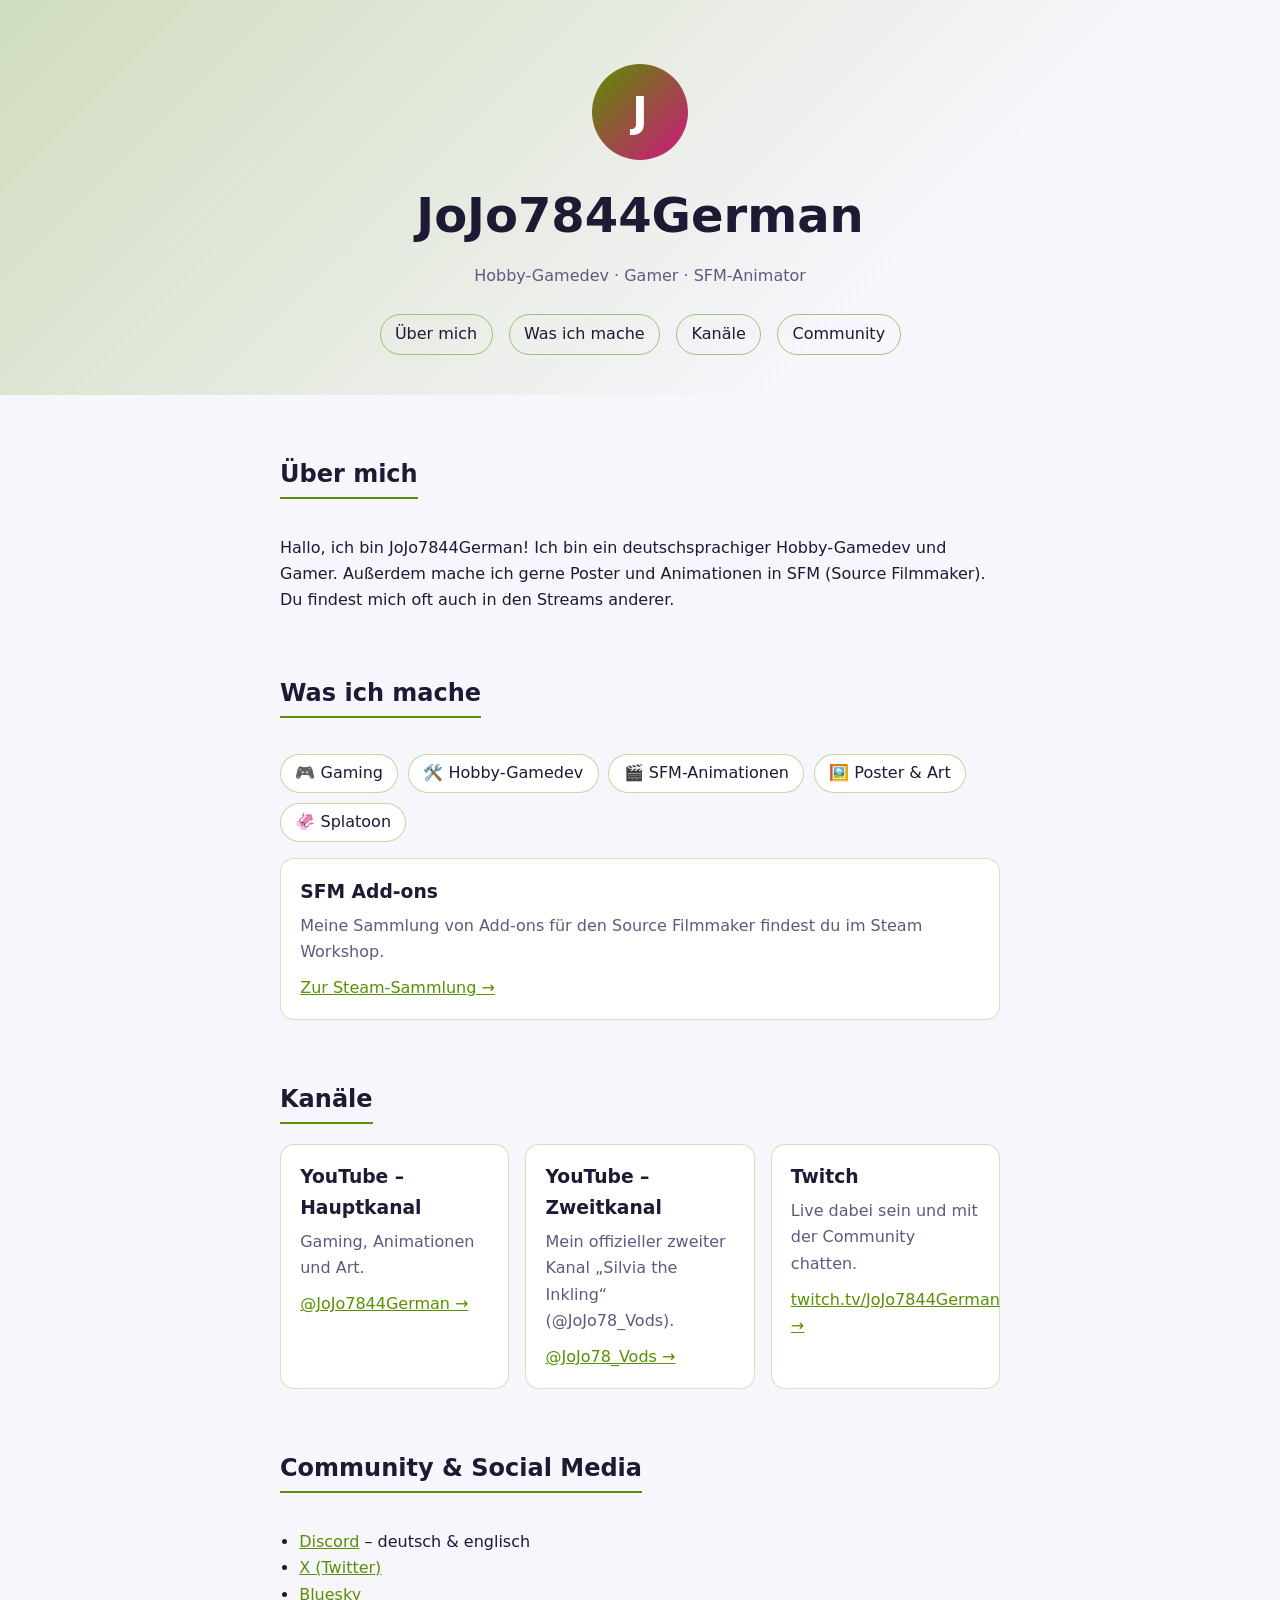
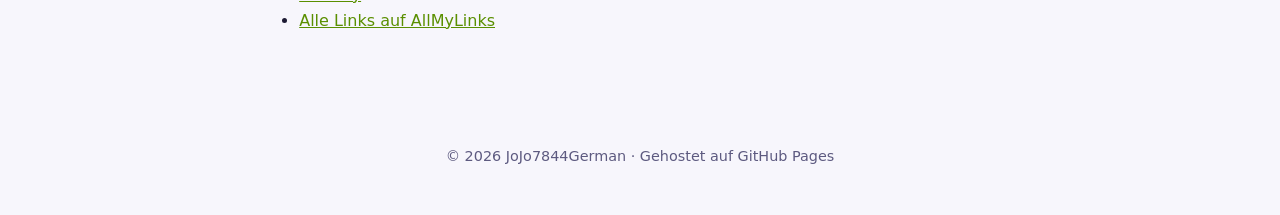
==== index.html @ 8e561120 "Add files via upload" ====
<!DOCTYPE html>
<html lang="de">
<head>
  <meta charset="UTF-8">
  <meta name="viewport" content="width=device-width, initial-scale=1">
  <title>JoJo7844German – Gamer, Hobby-Gamedev &amp; SFM-Animator</title>
  <meta name="description" content="Deutschsprachiger Hobby-Gamedev und Gamer. Poster und Animationen in SFM. Hier findest du alle meine Kanäle und Links.">
  <link rel="stylesheet" href="style.css">
</head>
<body>

  <header class="hero">
    <div class="avatar" aria-hidden="true">J</div>
    <h1>JoJo7844German</h1>
    <p class="tagline">Hobby-Gamedev · Gamer · SFM-Animator</p>
    <nav>
      <a href="#ueber-mich">Über mich</a>
      <a href="#was-ich-mache">Was ich mache</a>
      <a href="#kanaele">Kanäle</a>
      <a href="#community">Community</a>
    </nav>
  </header>

  <main>
    <section id="ueber-mich">
      <h2>Über mich</h2>
      <p>
        Hallo, ich bin JoJo7844German! Ich bin ein deutschsprachiger Hobby-Gamedev und Gamer.
        Außerdem mache ich gerne Poster und Animationen in SFM (Source Filmmaker).
        Du findest mich oft auch in den Streams anderer.
      </p>
    </section>

    <section id="was-ich-mache">
      <h2>Was ich mache</h2>
      <ul class="chips">
        <li>🎮 Gaming</li>
        <li>🛠️ Hobby-Gamedev</li>
        <li>🎬 SFM-Animationen</li>
        <li>🖼️ Poster &amp; Art</li>
        <li>🦑 Splatoon</li>
      </ul>
      <div class="cards single">
        <article class="card">
          <h3>SFM Add-ons</h3>
          <p>Meine Sammlung von Add-ons für den Source Filmmaker findest du im Steam Workshop.</p>
          <a href="https://steamcommunity.com/sharedfiles/filedetails/?id=3532780554" rel="noopener">Zur Steam-Sammlung →</a>
        </article>
      </div>
    </section>

    <section id="kanaele">
      <h2>Kanäle</h2>
      <div class="cards">
        <article class="card">
          <h3>YouTube – Hauptkanal</h3>
          <p>Gaming, Animationen und Art.</p>
          <a href="https://www.youtube.com/@JoJo7844German" rel="noopener">@JoJo7844German →</a>
        </article>
        <article class="card">
          <h3>YouTube – Zweitkanal</h3>
          <p>Mein offizieller zweiter Kanal „Silvia the Inkling“ (@JoJo78_Vods).</p>
          <a href="https://www.youtube.com/@JoJo78_Vods" rel="noopener">@JoJo78_Vods →</a>
        </article>
        <article class="card">
          <h3>Twitch</h3>
          <p>Live dabei sein und mit der Community chatten.</p>
          <a href="https://www.twitch.tv/JoJo7844German" rel="noopener">twitch.tv/JoJo7844German →</a>
        </article>
      </div>
    </section>

    <section id="community">
      <h2>Community &amp; Social Media</h2>
      <ul class="links">
        <li><a href="https://discord.gg/rZSrZrKMt4" rel="noopener">Discord</a> – deutsch &amp; englisch</li>
        <li><a href="https://x.com/JoJo7844German_" rel="noopener">X (Twitter)</a></li>
        <li><a href="https://bsky.app/profile/jojo7844german.bsky.social" rel="noopener">Bluesky</a></li>
        <li><a href="https://allmylinks.com/jojo7844german" rel="noopener">Alle Links auf AllMyLinks</a></li>
      </ul>
    </section>
  </main>

  <footer>
    <p>© <span id="year"></span> JoJo7844German · Gehostet auf GitHub Pages</p>
  </footer>

  <script>
    document.getElementById("year").textContent = new Date().getFullYear();
  </script>
</body>
</html>
---- style.css ----
:root {
  --bg: #12101f;
  --surface: #1b1830;
  --text: #ecebf7;
  --muted: #a39fc4;
  --accent: #b7ff3c;
  --accent-2: #ff3ca8;
  --radius: 14px;
}

@media (prefers-color-scheme: light) {
  :root {
    --bg: #f7f6fc;
    --surface: #ffffff;
    --text: #1d1a33;
    --muted: #5d5a80;
    --accent: #5a8f00;
    --accent-2: #d1157f;
  }
}

.cards.single { margin-top: 1rem; }

* { box-sizing: border-box; }

html { scroll-behavior: smooth; }

body {
  margin: 0;
  font-family: system-ui, -apple-system, "Segoe UI", Roboto, sans-serif;
  background: var(--bg);
  color: var(--text);
  line-height: 1.65;
}

.hero {
  text-align: center;
  padding: 4rem 1rem 2.5rem;
  background: linear-gradient(135deg, color-mix(in srgb, var(--accent) 25%, transparent), transparent 70%);
}

.avatar {
  width: 96px;
  height: 96px;
  margin: 0 auto 1rem;
  border-radius: 50%;
  display: grid;
  place-items: center;
  font-size: 2.6rem;
  font-weight: 700;
  color: #fff;
  background: linear-gradient(135deg, var(--accent), var(--accent-2));
}

h1 { margin: 0; font-size: clamp(2rem, 6vw, 3rem); }

.tagline { color: var(--muted); margin: .5rem 0 1.5rem; }

nav { display: flex; gap: 1rem; justify-content: center; flex-wrap: wrap; }

nav a {
  color: var(--text);
  text-decoration: none;
  padding: .4rem .9rem;
  border-radius: 999px;
  border: 1px solid color-mix(in srgb, var(--accent) 50%, transparent);
  transition: background .2s;
}

nav a:hover { background: color-mix(in srgb, var(--accent) 25%, transparent); }

main { max-width: 760px; margin: 0 auto; padding: 0 1.25rem 3rem; }

section { margin-top: 2.5rem; }

h2 {
  font-size: 1.5rem;
  border-bottom: 2px solid var(--accent);
  display: inline-block;
  padding-bottom: .15rem;
}

.chips { list-style: none; padding: 0; display: flex; flex-wrap: wrap; gap: .6rem; }

.chips li {
  background: var(--surface);
  padding: .35rem .9rem;
  border-radius: 999px;
  border: 1px solid color-mix(in srgb, var(--accent) 35%, transparent);
}

.cards { display: grid; gap: 1rem; grid-template-columns: repeat(auto-fit, minmax(210px, 1fr)); }

.card {
  background: var(--surface);
  padding: 1.1rem 1.2rem;
  border-radius: var(--radius);
  border: 1px solid color-mix(in srgb, var(--accent) 25%, transparent);
}

.card h3 { margin: 0 0 .3rem; }
.card p { color: var(--muted); margin: 0 0 .6rem; }

a { color: var(--accent); }

.links { padding-left: 1.2rem; }

.hint { color: var(--muted); font-size: .9rem; }

footer {
  text-align: center;
  color: var(--muted);
  padding: 2rem 1rem;
  font-size: .9rem;
}
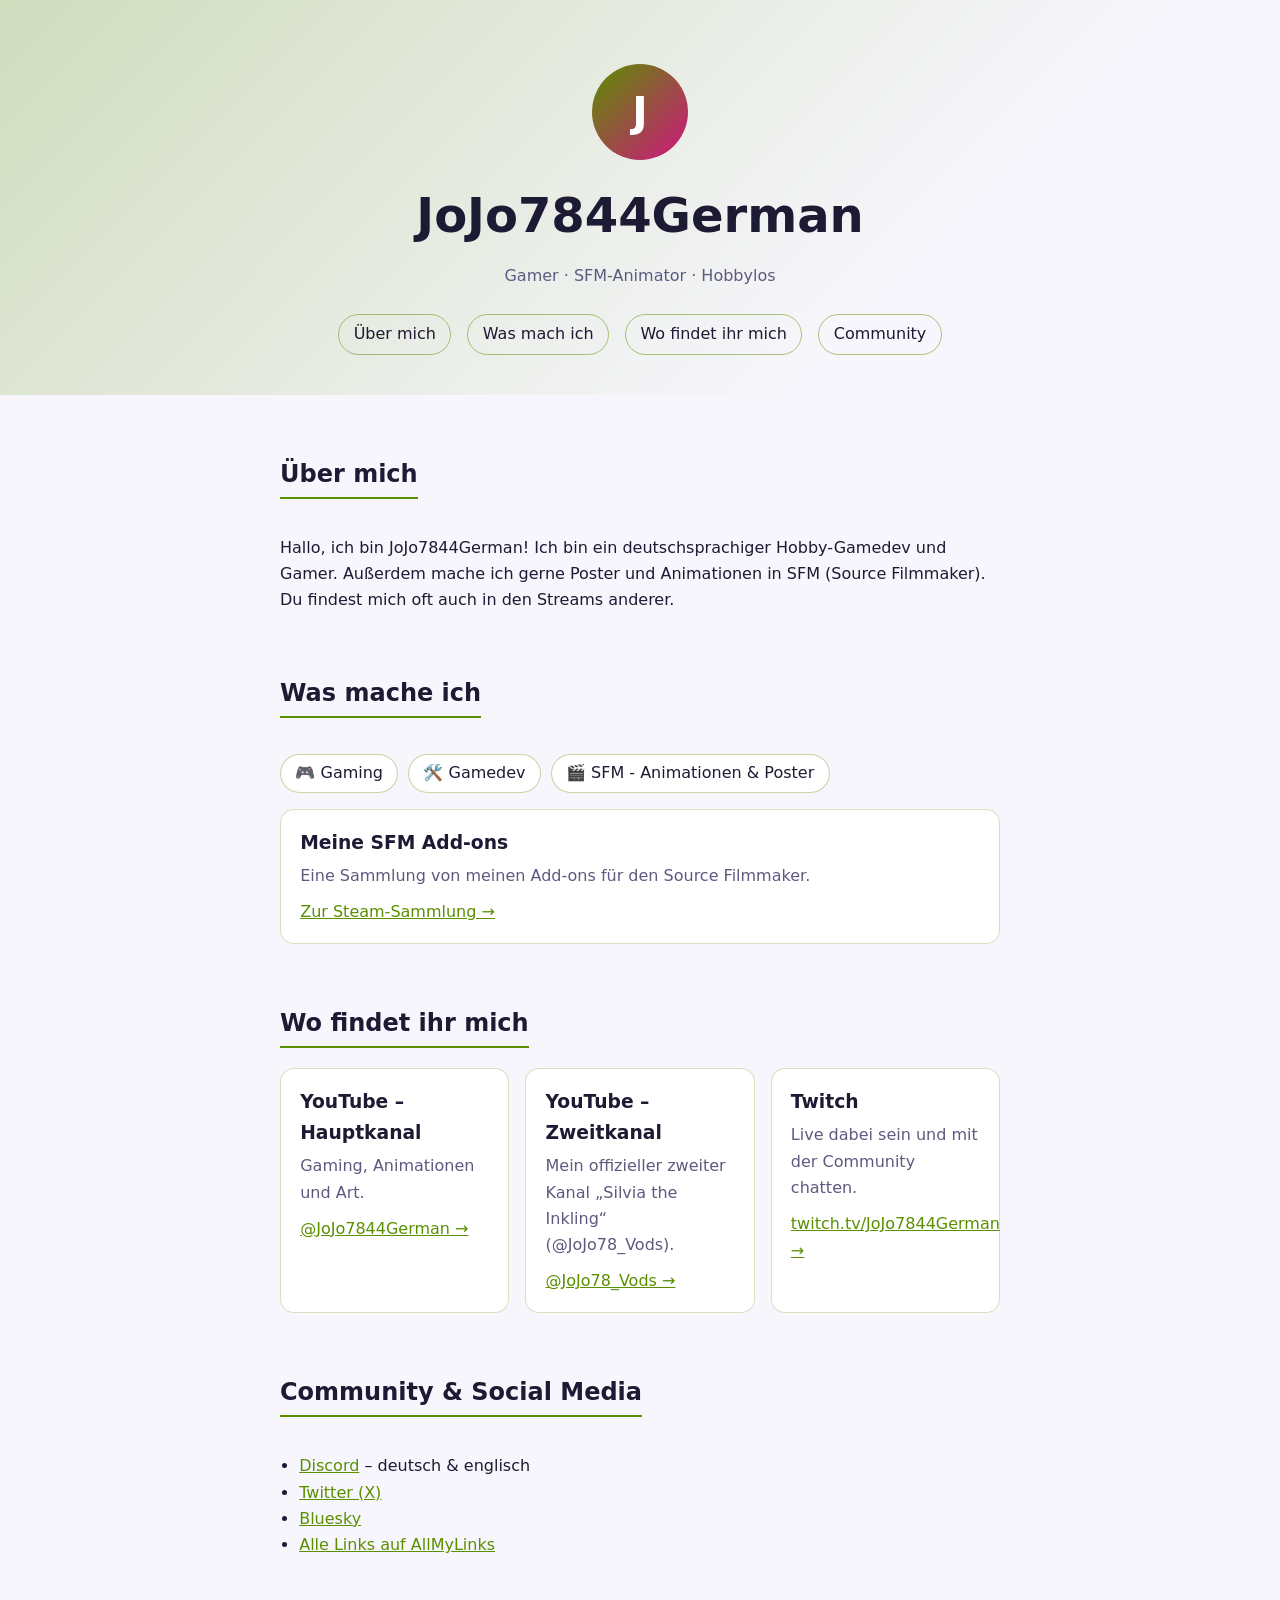
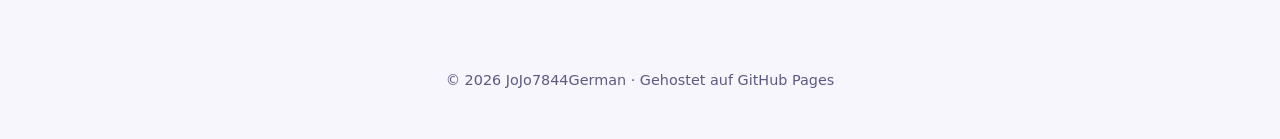
==== commit 4b3952ba: "Small changes" ====
--- a/index.html
+++ b/index.html
@@ -3,7 +3,7 @@
 <head>
   <meta charset="UTF-8">
   <meta name="viewport" content="width=device-width, initial-scale=1">
-  <title>JoJo7844German – Gamer, Hobby-Gamedev &amp; SFM-Animator</title>
+  <title>JoJo7844German - Einfach Hobbylos</title>
   <meta name="description" content="Deutschsprachiger Hobby-Gamedev und Gamer. Poster und Animationen in SFM. Hier findest du alle meine Kanäle und Links.">
   <link rel="stylesheet" href="style.css">
 </head>
@@ -12,11 +12,11 @@
   <header class="hero">
     <div class="avatar" aria-hidden="true">J</div>
     <h1>JoJo7844German</h1>
-    <p class="tagline">Hobby-Gamedev · Gamer · SFM-Animator</p>
+    <p class="tagline">Gamer · SFM-Animator  · Hobbylos</p>
     <nav>
       <a href="#ueber-mich">Über mich</a>
-      <a href="#was-ich-mache">Was ich mache</a>
-      <a href="#kanaele">Kanäle</a>
+      <a href="#was-ich-mache">Was mach ich</a>
+      <a href="#kanaele">Wo findet ihr mich</a>
       <a href="#community">Community</a>
     </nav>
   </header>
@@ -32,25 +32,23 @@
     </section>
 
     <section id="was-ich-mache">
-      <h2>Was ich mache</h2>
+      <h2>Was mache ich</h2>
       <ul class="chips">
         <li>🎮 Gaming</li>
-        <li>🛠️ Hobby-Gamedev</li>
-        <li>🎬 SFM-Animationen</li>
-        <li>🖼️ Poster &amp; Art</li>
-        <li>🦑 Splatoon</li>
+        <li>🛠️ Gamedev</li>
+        <li>🎬 SFM - Animationen & Poster</li>
       </ul>
       <div class="cards single">
         <article class="card">
-          <h3>SFM Add-ons</h3>
-          <p>Meine Sammlung von Add-ons für den Source Filmmaker findest du im Steam Workshop.</p>
+          <h3>Meine SFM Add-ons</h3>
+          <p>Eine Sammlung von meinen Add-ons für den Source Filmmaker.</p>
           <a href="https://steamcommunity.com/sharedfiles/filedetails/?id=3532780554" rel="noopener">Zur Steam-Sammlung →</a>
         </article>
       </div>
     </section>
 
     <section id="kanaele">
-      <h2>Kanäle</h2>
+      <h2>Wo findet ihr mich</h2>
       <div class="cards">
         <article class="card">
           <h3>YouTube – Hauptkanal</h3>
@@ -74,7 +72,7 @@
       <h2>Community &amp; Social Media</h2>
       <ul class="links">
         <li><a href="https://discord.gg/rZSrZrKMt4" rel="noopener">Discord</a> – deutsch &amp; englisch</li>
-        <li><a href="https://x.com/JoJo7844German_" rel="noopener">X (Twitter)</a></li>
+        <li><a href="https://x.com/JoJo7844German_" rel="noopener">Twitter (X)</a></li>
         <li><a href="https://bsky.app/profile/jojo7844german.bsky.social" rel="noopener">Bluesky</a></li>
         <li><a href="https://allmylinks.com/jojo7844german" rel="noopener">Alle Links auf AllMyLinks</a></li>
       </ul>
--- a/style.css
+++ b/style.css
@@ -3,8 +3,8 @@
   --surface: #1b1830;
   --text: #ecebf7;
   --muted: #a39fc4;
-  --accent: #b7ff3c;
-  --accent-2: #ff3ca8;
+  --accent: #0f0;
+  --accent-2: #533cff;
   --radius: 14px;
 }
 
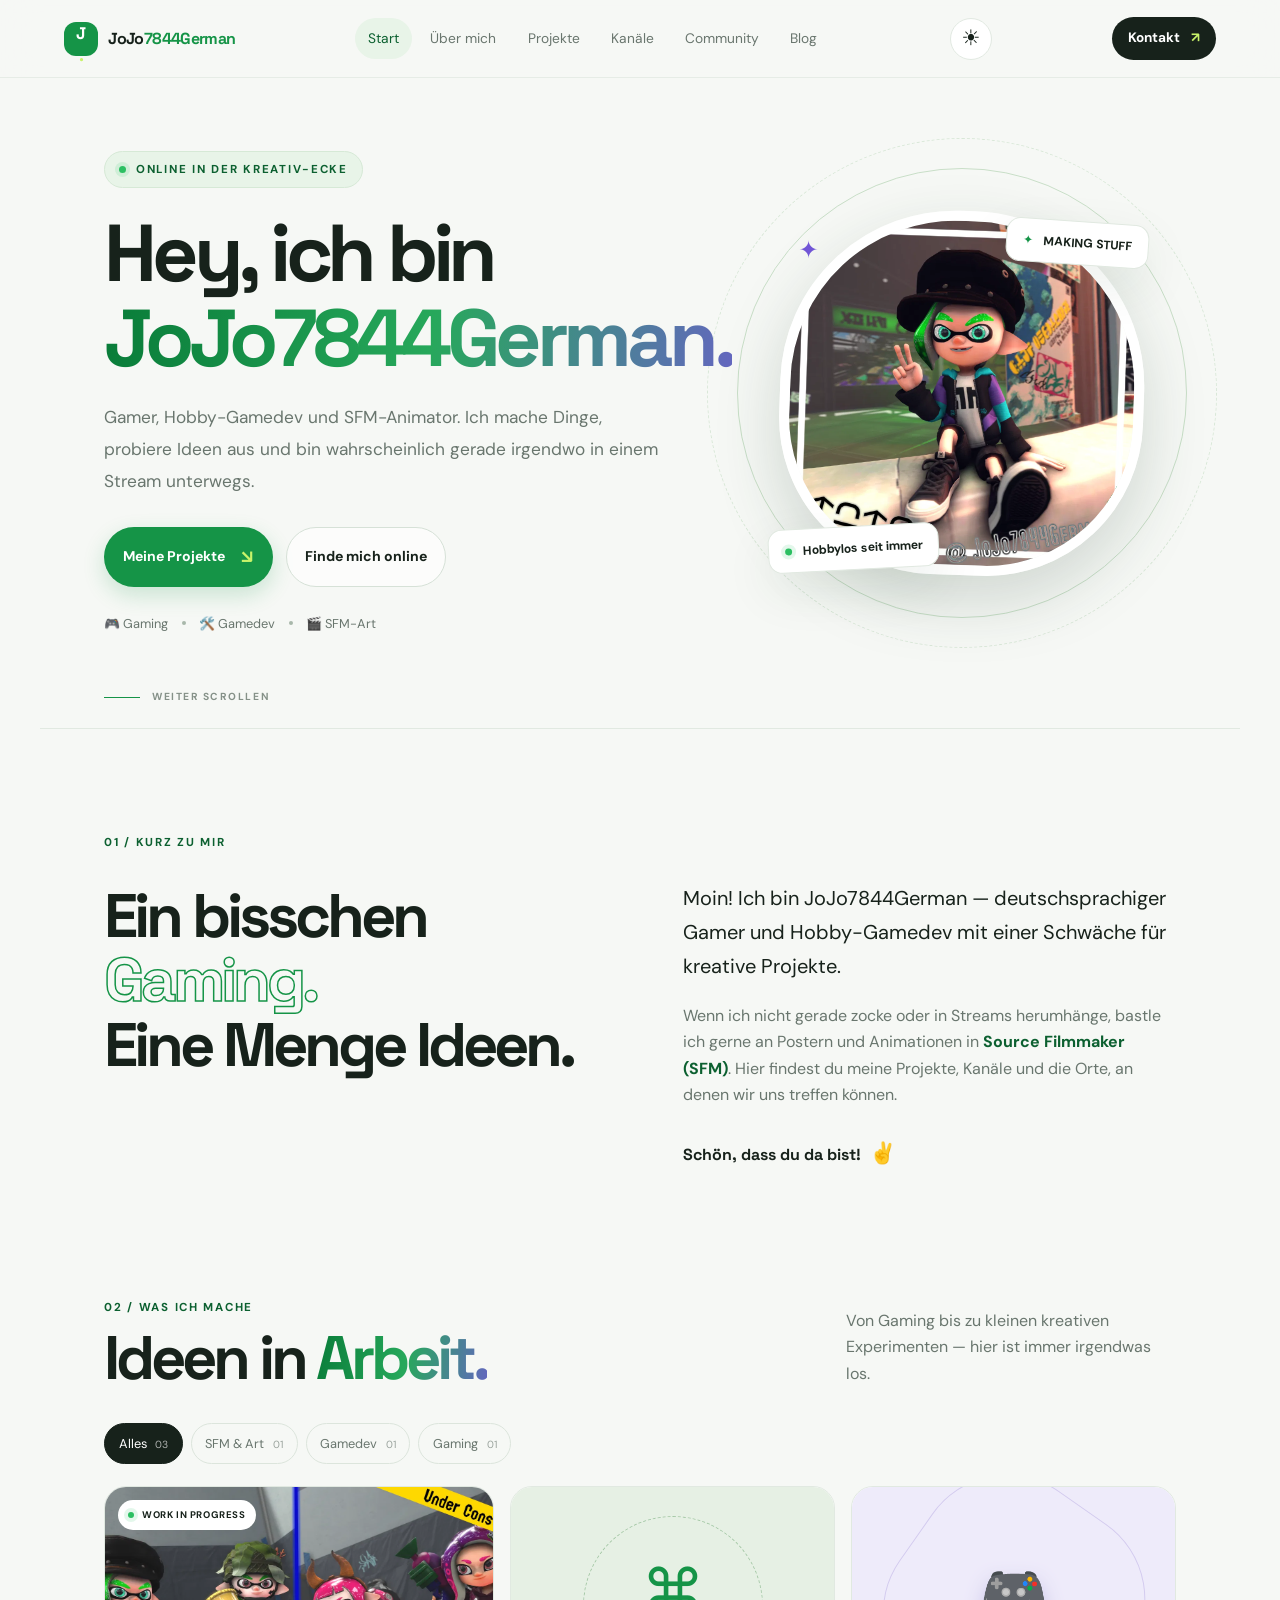
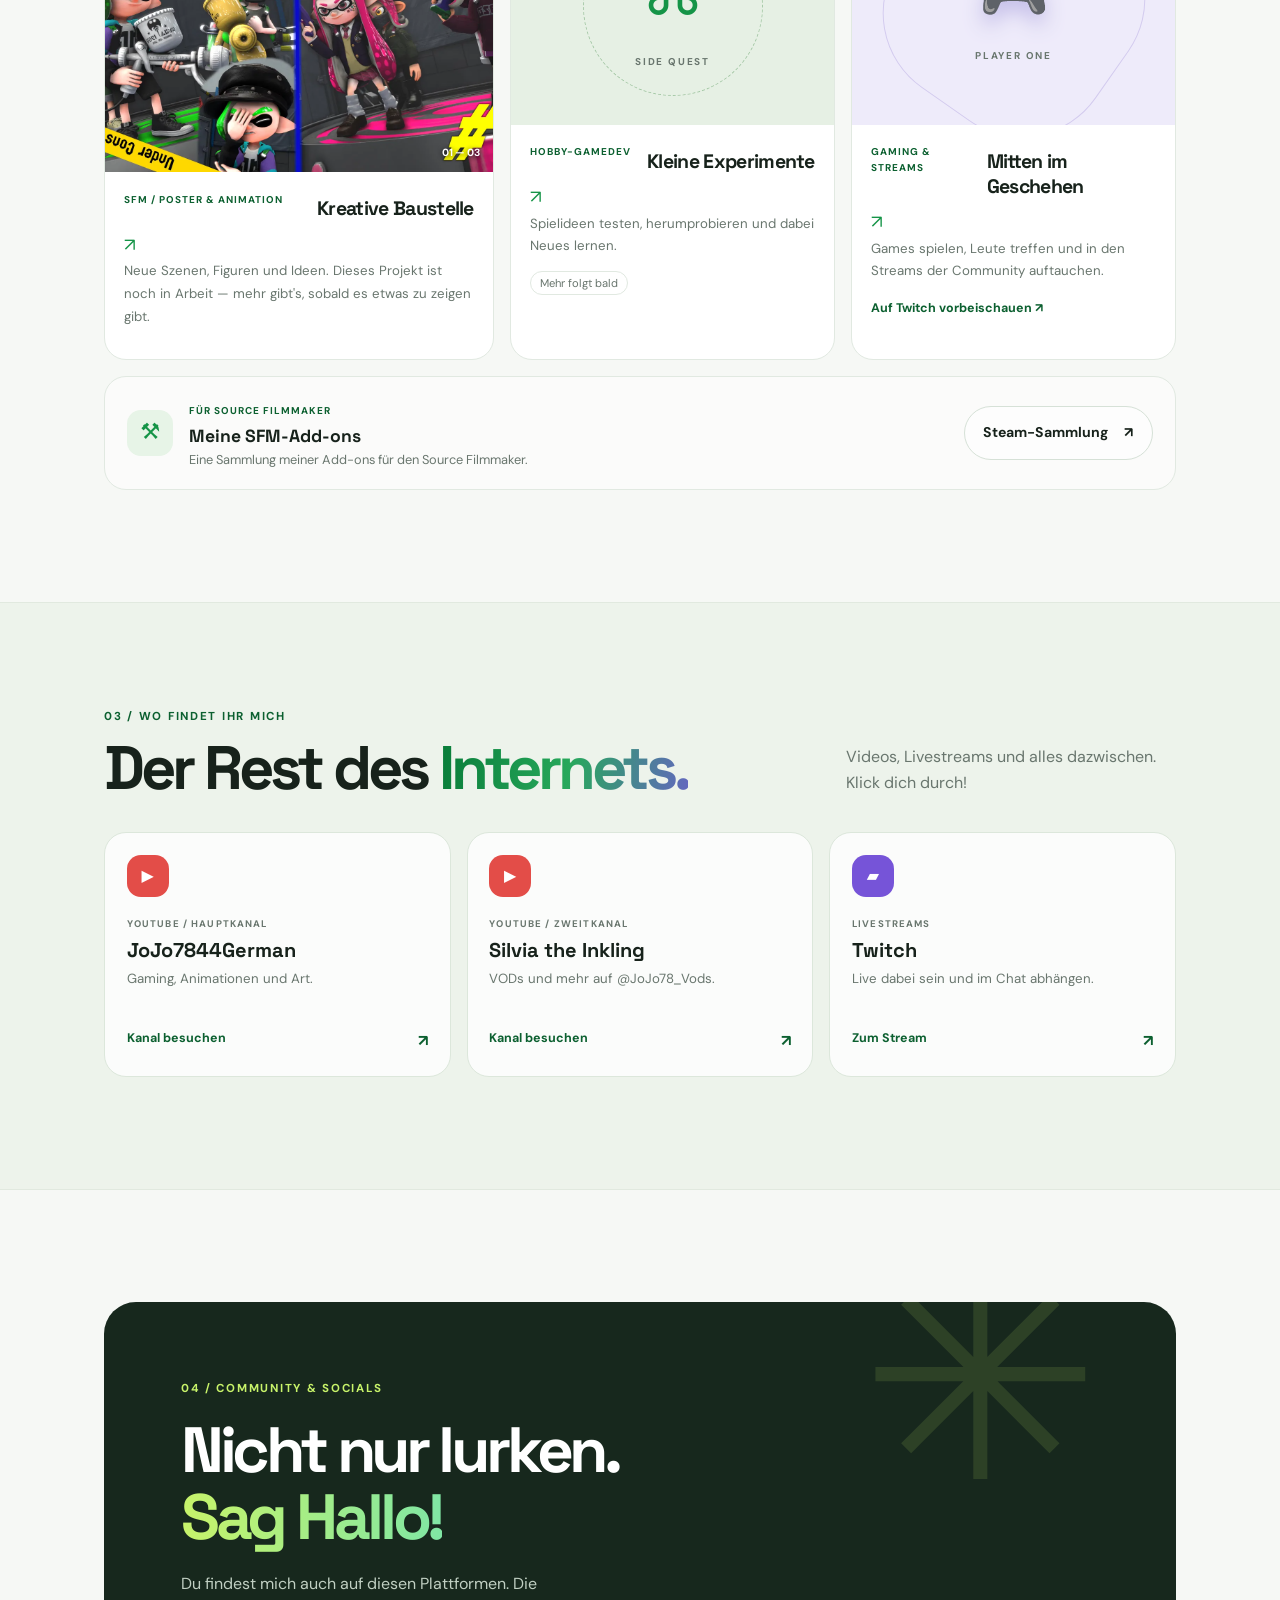
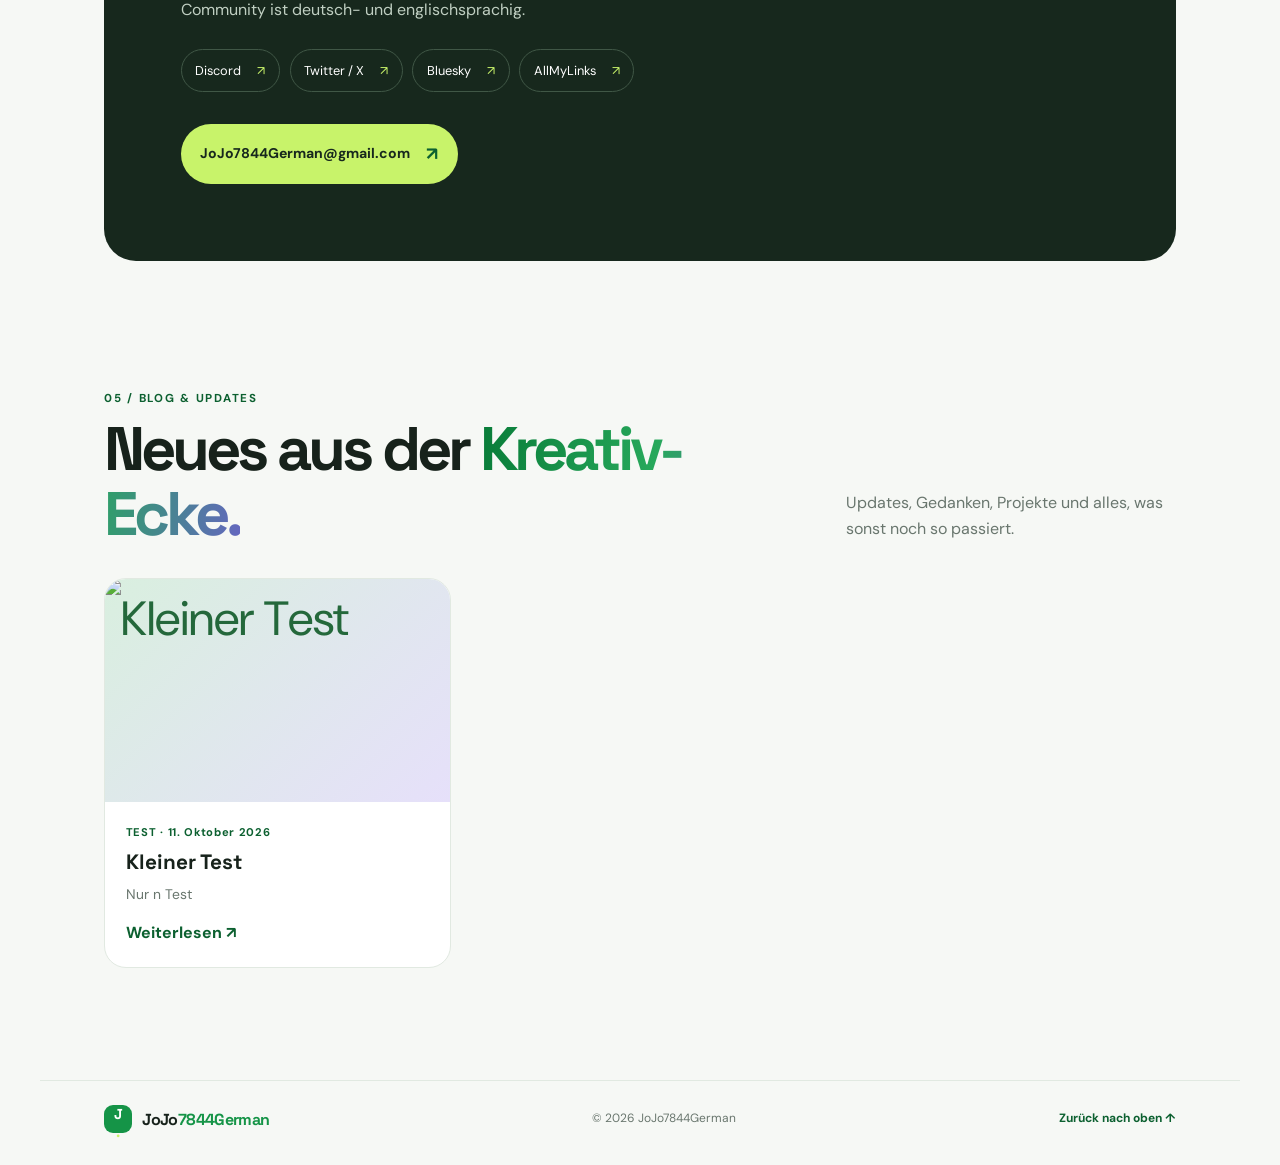
==== commit d4d3d2cc: "AI Whip abusing #1" ====
--- a/index.html
+++ b/index.html
@@ -3,88 +3,150 @@
 <head>
   <meta charset="UTF-8">
   <meta name="viewport" content="width=device-width, initial-scale=1">
-  <title>JoJo7844German - Einfach Hobbylos</title>
-  <meta name="description" content="Deutschsprachiger Hobby-Gamedev und Gamer. Poster und Animationen in SFM. Hier findest du alle meine Kanäle und Links.">
+  <meta name="theme-color" content="#f6f8f5">
+  <meta name="description" content="JoJo7844German – Gamer, Hobby-Gamedev und SFM-Animator. Entdecke Projekte, Animationen und meine Community.">
+  <title>JoJo7844German — Kreativ. Chaotisch. Hobbylos.</title>
+  <link rel="preconnect" href="https://fonts.googleapis.com">
+  <link rel="preconnect" href="https://fonts.gstatic.com" crossorigin>
+  <link href="https://fonts.googleapis.com/css2?family=DM+Sans:wght@400;500;600;700&family=Space+Grotesk:wght@500;600;700&display=swap" rel="stylesheet">
+  <script>
+    // Apply the saved preference before painting to avoid a theme flash.
+    try {
+      const saved = localStorage.getItem("jojo-theme");
+      document.documentElement.dataset.theme = saved === "light" || saved === "dark"
+        ? saved
+        : (matchMedia("(prefers-color-scheme: dark)").matches ? "dark" : "light");
+    } catch {
+      document.documentElement.dataset.theme = "light";
+    }
+  </script>
   <link rel="stylesheet" href="style.css">
 </head>
 <body>
-
-  <header class="hero">
-    <div class="avatar" aria-hidden="true">J</div>
-    <h1>JoJo7844German</h1>
-    <p class="tagline">Gamer · SFM-Animator  · Hobbylos</p>
-    <nav>
-      <a href="#ueber-mich">Über mich</a>
-      <a href="#was-ich-mache">Was mach ich</a>
-      <a href="#kanaele">Wo findet ihr mich</a>
-      <a href="#community">Community</a>
+  <div class="scroll-progress" aria-hidden="true"></div>
+  <header class="site-header">
+    <a class="brand" href="#home" aria-label="JoJo7844German Startseite">
+      <span class="brand-mark">J<span>.</span></span><span>JoJo<span class="brand-accent">7844German</span></span>
+    </a>
+    <button class="menu-toggle" aria-label="Menü öffnen" aria-expanded="false"><span></span><span></span></button>
+    <nav class="main-nav" aria-label="Hauptnavigation">
+      <a class="nav-link active" href="#home">Start</a>
+      <a class="nav-link" href="#about">Über mich</a>
+      <a class="nav-link" href="#projects">Projekte</a>
+      <a class="nav-link" href="#where">Kanäle</a>
+      <a class="nav-link" href="#community">Community</a>
+      <a class="nav-link" href="#blog">Blog</a>
     </nav>
+    <button class="theme-toggle" type="button" aria-label="Zum Nachtmodus wechseln" title="Farbschema wechseln" aria-pressed="false">
+      <span class="theme-sun" aria-hidden="true">☀</span>
+      <span class="theme-moon" aria-hidden="true">☾</span>
+    </button>
+    <a class="header-contact" href="mailto:JoJo7844German@gmail.com">Kontakt <span>↗</span></a>
   </header>
 
   <main>
-    <section id="ueber-mich">
-      <h2>Über mich</h2>
-      <p>
-        Hallo, ich bin JoJo7844German! Ich bin ein deutschsprachiger Hobby-Gamedev und Gamer.
-        Außerdem mache ich gerne Poster und Animationen in SFM (Source Filmmaker).
-        Du findest mich oft auch in den Streams anderer.
-      </p>
+    <section class="hero section-shell" id="home">
+      <div class="hero-copy reveal">
+        <div class="eyebrow"><span class="status-dot"></span> ONLINE IN DER KREATIV-ECKE</div>
+        <h1>Hey, ich bin<br><span class="gradient-text">JoJo7844German.</span></h1>
+        <p class="hero-lead">Gamer, Hobby-Gamedev und SFM-Animator. Ich mache Dinge, probiere Ideen aus und bin wahrscheinlich gerade irgendwo in einem Stream unterwegs.</p>
+        <div class="hero-actions">
+          <a class="button button-primary" href="#projects">Meine Projekte <span>↘</span></a>
+          <a class="button button-secondary" href="#where">Finde mich online</a>
+        </div>
+        <div class="hero-meta"><span>🎮 Gaming</span><i></i><span>🛠️ Gamedev</span><i></i><span>🎬 SFM-Art</span></div>
+      </div>
+      <div class="hero-visual reveal">
+        <div class="visual-orbit orbit-one"></div><div class="visual-orbit orbit-two"></div>
+        <div class="avatar-frame"><img src="assets/playlist-1-avatar.png" alt="JoJo7844German Avatar-Artwork"></div>
+        <div class="floating-tag tag-top"><span class="tag-icon">✦</span> MAKING STUFF</div>
+        <div class="floating-tag tag-bottom"><span class="tag-pulse"></span> Hobbylos seit immer</div>
+        <span class="spark spark-one">✳</span><span class="spark spark-two">✦</span>
+      </div>
+      <a class="scroll-cue" href="#about"><span class="scroll-line"></span> WEITER SCROLLEN</a>
     </section>
 
-    <section id="was-ich-mache">
-      <h2>Was mache ich</h2>
-      <ul class="chips">
-        <li>🎮 Gaming</li>
-        <li>🛠️ Gamedev</li>
-        <li>🎬 SFM - Animationen & Poster</li>
-      </ul>
-      <div class="cards single">
-        <article class="card">
-          <h3>Meine SFM Add-ons</h3>
-          <p>Eine Sammlung von meinen Add-ons für den Source Filmmaker.</p>
-          <a href="https://steamcommunity.com/sharedfiles/filedetails/?id=3532780554" rel="noopener">Zur Steam-Sammlung →</a>
-        </article>
+    <section class="section-shell about-section" id="about">
+      <div class="section-kicker reveal">01 / KURZ ZU MIR</div>
+      <div class="about-grid">
+        <h2 class="section-title reveal">Ein bisschen<br><span class="outline-text">Gaming.</span><br>Eine Menge Ideen.</h2>
+        <div class="about-copy reveal">
+          <p class="large-copy">Moin! Ich bin JoJo7844German — deutschsprachiger Gamer und Hobby-Gamedev mit einer Schwäche für kreative Projekte.</p>
+          <p>Wenn ich nicht gerade zocke oder in Streams herumhänge, bastle ich gerne an Postern und Animationen in <strong>Source Filmmaker (SFM)</strong>. Hier findest du meine Projekte, Kanäle und die Orte, an denen wir uns treffen können.</p>
+          <div class="signature">Schön, dass du da bist! <span>✌</span></div>
+        </div>
       </div>
     </section>
 
-    <section id="kanaele">
-      <h2>Wo findet ihr mich</h2>
-      <div class="cards">
-        <article class="card">
-          <h3>YouTube – Hauptkanal</h3>
-          <p>Gaming, Animationen und Art.</p>
-          <a href="https://www.youtube.com/@JoJo7844German" rel="noopener">@JoJo7844German →</a>
+    <section class="section-shell projects-section" id="projects">
+      <div class="section-heading reveal">
+        <div><div class="section-kicker">02 / WAS ICH MACHE</div><h2 class="section-title">Ideen in <span class="gradient-text">Arbeit.</span></h2></div>
+        <p>Von Gaming bis zu kleinen kreativen Experimenten — hier ist immer irgendwas los.</p>
+      </div>
+      <div class="filter-tabs reveal" role="tablist" aria-label="Projekte filtern">
+        <button class="filter-tab active" role="tab" aria-selected="true" data-filter="all">Alles <span>03</span></button>
+        <button class="filter-tab" role="tab" aria-selected="false" data-filter="sfm">SFM & Art <span>01</span></button>
+        <button class="filter-tab" role="tab" aria-selected="false" data-filter="dev">Gamedev <span>01</span></button>
+        <button class="filter-tab" role="tab" aria-selected="false" data-filter="gaming">Gaming <span>01</span></button>
+      </div>
+      <div class="project-grid">
+        <article class="project-card project-feature reveal" data-category="sfm">
+          <div class="project-image"><img src="assets/raw9-work-in-progress.png" alt="SFM-Gruppenprojekt in Arbeit"><span class="project-badge"><span class="status-dot"></span> WORK IN PROGRESS</span><span class="image-number">01 — 03</span></div>
+          <div class="project-info"><div><span class="project-type">SFM / POSTER & ANIMATION</span><h3>Kreative Baustelle</h3></div><span class="project-arrow">↗</span><p>Neue Szenen, Figuren und Ideen. Dieses Projekt ist noch in Arbeit — mehr gibt's, sobald es etwas zu zeigen gibt.</p></div>
         </article>
-        <article class="card">
-          <h3>YouTube – Zweitkanal</h3>
-          <p>Mein offizieller zweiter Kanal „Silvia the Inkling“ (@JoJo78_Vods).</p>
-          <a href="https://www.youtube.com/@JoJo78_Vods" rel="noopener">@JoJo78_Vods →</a>
+        <article class="project-card reveal" data-category="dev">
+          <div class="project-placeholder dev-placeholder"><span class="placeholder-symbol">⌘</span><span class="placeholder-label">SIDE QUEST</span><span class="placeholder-orbit"></span></div>
+          <div class="project-info"><div><span class="project-type">HOBBY-GAMEDEV</span><h3>Kleine Experimente</h3></div><span class="project-arrow">↗</span><p>Spielideen testen, herumprobieren und dabei Neues lernen.</p><span class="coming-soon">Mehr folgt bald</span></div>
         </article>
-        <article class="card">
-          <h3>Twitch</h3>
-          <p>Live dabei sein und mit der Community chatten.</p>
-          <a href="https://www.twitch.tv/JoJo7844German" rel="noopener">twitch.tv/JoJo7844German →</a>
+        <article class="project-card reveal" data-category="gaming">
+          <div class="project-placeholder gaming-placeholder"><span class="game-emoji">🎮</span><span class="placeholder-label">PLAYER ONE</span><span class="game-lines"></span></div>
+          <div class="project-info"><div><span class="project-type">GAMING & STREAMS</span><h3>Mitten im Geschehen</h3></div><span class="project-arrow">↗</span><p>Games spielen, Leute treffen und in den Streams der Community auftauchen.</p><a class="text-link" href="https://www.twitch.tv/JoJo7844German" target="_blank" rel="noopener noreferrer">Auf Twitch vorbeischauen ↗</a></div>
         </article>
+      </div>
+      <div class="steam-callout reveal"><div class="steam-icon">⚒</div><div><span class="project-type">FÜR SOURCE FILMMAKER</span><h3>Meine SFM-Add-ons</h3><p>Eine Sammlung meiner Add-ons für den Source Filmmaker.</p></div><a class="button button-secondary" href="https://steamcommunity.com/sharedfiles/filedetails/?id=3532780554" target="_blank" rel="noopener noreferrer">Steam-Sammlung <span>↗</span></a></div>
+    </section>
+
+    <section class="channels-section" id="where">
+      <div class="section-shell">
+        <div class="section-heading reveal">
+          <div><div class="section-kicker">03 / WO FINDET IHR MICH</div><h2 class="section-title">Der Rest des <span class="gradient-text">Internets.</span></h2></div>
+          <p>Videos, Livestreams und alles dazwischen. Klick dich durch!</p>
+        </div>
+        <div class="channel-grid">
+          <a class="channel-card reveal" href="https://www.youtube.com/@JoJo7844German" target="_blank" rel="noopener noreferrer"><span class="channel-icon youtube">▶</span><span class="channel-label">YOUTUBE / HAUPTKANAL</span><h3>JoJo7844German</h3><p>Gaming, Animationen und Art.</p><span class="channel-link">Kanal besuchen <b>↗</b></span></a>
+          <a class="channel-card reveal" href="https://www.youtube.com/@JoJo78_Vods" target="_blank" rel="noopener noreferrer"><span class="channel-icon youtube">▶</span><span class="channel-label">YOUTUBE / ZWEITKANAL</span><h3>Silvia the Inkling</h3><p>VODs und mehr auf @JoJo78_Vods.</p><span class="channel-link">Kanal besuchen <b>↗</b></span></a>
+          <a class="channel-card reveal" href="https://www.twitch.tv/JoJo7844German" target="_blank" rel="noopener noreferrer"><span class="channel-icon twitch">▰</span><span class="channel-label">LIVESTREAMS</span><h3>Twitch</h3><p>Live dabei sein und im Chat abhängen.</p><span class="channel-link">Zum Stream <b>↗</b></span></a>
+        </div>
       </div>
     </section>
 
-    <section id="community">
-      <h2>Community &amp; Social Media</h2>
-      <ul class="links">
-        <li><a href="https://discord.gg/rZSrZrKMt4" rel="noopener">Discord</a> – deutsch &amp; englisch</li>
-        <li><a href="https://x.com/JoJo7844German_" rel="noopener">Twitter (X)</a></li>
-        <li><a href="https://bsky.app/profile/jojo7844german.bsky.social" rel="noopener">Bluesky</a></li>
-        <li><a href="https://allmylinks.com/jojo7844german" rel="noopener">Alle Links auf AllMyLinks</a></li>
-      </ul>
+    <section class="section-shell community-section" id="community">
+      <div class="community-panel reveal">
+        <div class="community-decoration">✳</div>
+        <div class="section-kicker">04 / COMMUNITY & SOCIALS</div>
+        <h2 class="section-title">Nicht nur lurken.<br><span class="gradient-text">Sag Hallo!</span></h2>
+        <p>Du findest mich auch auf diesen Plattformen. Die Community ist deutsch- und englischsprachig.</p>
+        <div class="social-links">
+          <a href="https://discord.gg/rZSrZrKMt4" target="_blank" rel="noopener noreferrer">Discord <span>↗</span></a>
+          <a href="https://x.com/JoJo7844German_" target="_blank" rel="noopener noreferrer">Twitter / X <span>↗</span></a>
+          <a href="https://bsky.app/profile/jojo7844german.bsky.social" target="_blank" rel="noopener noreferrer">Bluesky <span>↗</span></a>
+          <a href="https://allmylinks.com/jojo7844german" target="_blank" rel="noopener noreferrer">AllMyLinks <span>↗</span></a>
+        </div>
+        <a class="button button-primary email-button" href="mailto:JoJo7844German@gmail.com">JoJo7844German@gmail.com <span>↗</span></a>
+      </div>
+    </section>
+
+    <section class="section-shell blog-section" id="blog">
+      <div class="section-heading reveal">
+        <div><div class="section-kicker">05 / BLOG & UPDATES</div><h2 class="section-title">Neues aus der <span class="gradient-text">Kreativ-Ecke.</span></h2></div>
+        <p>Updates, Gedanken, Projekte und alles, was sonst noch so passiert.</p>
+      </div>
+      <div class="blog-grid" id="blog-grid" aria-live="polite"><p class="blog-empty">Beiträge werden geladen …</p></div>
+      <div class="blog-reader" id="blog-reader" hidden><button type="button" class="button button-secondary" id="blog-back">← Alle Beiträge</button><article class="blog-article" id="blog-article"></article></div>
     </section>
   </main>
 
-  <footer>
-    <p>© <span id="year"></span> JoJo7844German · Gehostet auf GitHub Pages</p>
-  </footer>
-
-  <script>
-    document.getElementById("year").textContent = new Date().getFullYear();
-  </script>
+  <footer class="site-footer"><a class="brand footer-brand" href="#home"><span class="brand-mark">J<span>.</span></span><span>JoJo<span class="brand-accent">7844German</span></span></a><span>© <span id="year"></span> JoJo7844German</span><a href="#home" class="back-top">Zurück nach oben ↑</a></footer>
+  <script src="script.js"></script>
 </body>
-</html>
+</html>
--- a/style.css
+++ b/style.css
@@ -1,115 +1,311 @@
-:root {
-  --bg: #12101f;
-  --surface: #1b1830;
-  --text: #ecebf7;
-  --muted: #a39fc4;
-  --accent: #0f0;
-  --accent-2: #533cff;
-  --radius: 14px;
+ :root {
+  color-scheme: light;
+  --bg: #f6f8f5;
+  --paper: #ffffff;
+  --ink: #17221b;
+  --muted: #69766e;
+  --line: #e1e9e1;
+  --green: #159447;
+  --green-dark: #0c6030;
+  --lime: #c8f36a;
+  --purple: #7357d9;
+  --radius: 22px;
+  --shadow: 0 18px 50px rgba(26, 61, 37, .09);
+}
+* { box-sizing: border-box; }
+html { scroll-behavior: smooth; scroll-padding-top: 88px; }
+body { margin: 0; background: var(--bg); color: var(--ink); font-family: "DM Sans", system-ui, sans-serif; line-height: 1.65; overflow-x: hidden; }
+a { color: inherit; text-decoration: none; }
+button { font: inherit; }
+::selection { background: var(--lime); color: var(--ink); }
+.scroll-progress { position: fixed; z-index: 99; top: 0; left: 0; width: 0; height: 3px; background: linear-gradient(90deg, var(--green), var(--lime), var(--purple)); }
+.site-header { height: 78px; padding: 0 max(5vw, calc((100vw - 1200px)/2)); display: flex; align-items: center; justify-content: space-between; gap: 2rem; background: rgba(246,248,245,.88); backdrop-filter: blur(18px); border-bottom: 1px solid rgba(225,233,225,.75); position: sticky; top: 0; z-index: 50; }
+.brand { display: inline-flex; align-items: center; gap: .65rem; font: 700 1rem "Space Grotesk", sans-serif; white-space: nowrap; letter-spacing: -.04em; }
+.brand-mark { display: grid; place-items: center; width: 34px; height: 34px; border-radius: 12px; color: white; background: var(--green); font-size: 1.05rem; }
+.brand-mark span { color: var(--lime); display: inline; }
+.brand-accent { color: var(--green); }
+.main-nav { display: flex; align-items: center; gap: .35rem; }
+.nav-link { color: var(--muted); font-size: .86rem; padding: .55rem .8rem; border-radius: 999px; transition: color .2s, background .2s; }
+.nav-link:hover, .nav-link.active { color: var(--green-dark); background: #e8f4e8; }
+.header-contact { font-size: .85rem; font-weight: 700; color: white; background: var(--ink); border-radius: 999px; padding: .65rem 1rem; transition: transform .2s, background .2s; }
+.header-contact:hover { transform: translateY(-2px); background: var(--green-dark); }
+.header-contact span { margin-left: .5rem; color: var(--lime); }
+.menu-toggle { display: none; }
+.section-shell { max-width: 1200px; padding-left: 5vw; padding-right: 5vw; margin: 0 auto; }
+.hero { min-height: 650px; display: grid; grid-template-columns: 1.08fr .92fr; align-items: center; gap: 3rem; padding-top: 4.2rem; padding-bottom: 5.5rem; position: relative; }
+.hero-copy { position: relative; z-index: 2; }
+.eyebrow, .section-kicker { font-size: .72rem; font-weight: 700; letter-spacing: .15em; color: var(--green-dark); }
+.eyebrow { display: inline-flex; align-items: center; gap: .65rem; background: #e8f4e8; border: 1px solid #d6e9d6; padding: .5rem .85rem; border-radius: 999px; }
+.status-dot, .tag-pulse { display: inline-block; width: 7px; height: 7px; background: #2cbf62; border-radius: 50%; box-shadow: 0 0 0 4px rgba(44,191,98,.13); }
+h1, h2, h3, p { margin-top: 0; }
+h1, .section-title { font-family: "Space Grotesk", sans-serif; letter-spacing: -.065em; line-height: 1.05; }
+h1 { font-size: clamp(3.2rem, 6.3vw, 5.65rem); margin: 1.5rem 0 1.25rem; }
+.gradient-text { color: var(--green); background: linear-gradient(100deg, #087b38 0%, #27a85b 52%, #7158d5 110%); -webkit-background-clip: text; background-clip: text; -webkit-text-fill-color: transparent; }
+.hero-lead { max-width: 560px; color: var(--muted); font-size: 1.08rem; line-height: 1.85; }
+.hero-actions { display: flex; flex-wrap: wrap; gap: .8rem; margin: 1.8rem 0 1.6rem; }
+.button { display: inline-flex; align-items: center; justify-content: center; gap: 1rem; border: 1px solid transparent; padding: .88rem 1.15rem; border-radius: 999px; font-size: .88rem; font-weight: 700; transition: transform .22s, box-shadow .22s, background .22s; }
+.button:hover { transform: translateY(-3px); }
+.button-primary { background: var(--green); color: white; box-shadow: 0 8px 22px rgba(21,148,71,.2); }
+.button-primary:hover { background: var(--green-dark); box-shadow: 0 12px 28px rgba(21,148,71,.25); }
+.button-primary span { color: var(--lime); font-size: 1.15rem; }
+.button-secondary { border-color: #d6e1d7; background: rgba(255,255,255,.65); }
+.button-secondary:hover { background: white; box-shadow: var(--shadow); }
+.hero-meta { display: flex; align-items: center; gap: .85rem; color: var(--muted); font-size: .8rem; }
+.hero-meta i { width: 4px; height: 4px; border-radius: 50%; background: #a8b8aa; }
+.hero-visual { min-height: 440px; position: relative; display: grid; place-items: center; isolation: isolate; }
+.avatar-frame { width: min(100%, 405px); aspect-ratio: 1; border-radius: 48% 48% 43% 43%; overflow: hidden; position: relative; z-index: 1; transform: rotate(2deg); border: 10px solid white; box-shadow: 0 25px 65px rgba(35,64,42,.18); animation: float 6s ease-in-out infinite; }
+.avatar-frame img { width: 100%; height: 100%; display: block; object-fit: cover; object-position: center; }
+.visual-orbit { position: absolute; border: 1px solid #c9dfc8; border-radius: 50%; z-index: -1; }
+.orbit-one { width: 450px; height: 450px; animation: orbit 28s linear infinite; }
+.orbit-two { width: 510px; height: 510px; border-style: dashed; opacity: .65; animation: orbit 40s linear infinite reverse; }
+.floating-tag { position: absolute; z-index: 3; background: white; border: 1px solid var(--line); box-shadow: var(--shadow); padding: .7rem 1rem; border-radius: 14px; font-size: .76rem; font-weight: 700; }
+.tag-top { top: 48px; right: -5px; transform: rotate(4deg); }
+.tag-icon { color: var(--green); margin-right: .45rem; }
+.tag-bottom { bottom: 42px; left: -12px; display: flex; align-items: center; gap: .65rem; transform: rotate(-3deg); }
+.spark { position: absolute; color: var(--green); font-size: 2.2rem; }
+.spark-one { right: 6%; bottom: 20%; animation: twinkle 3s ease-in-out infinite; }
+.spark-two { top: 13%; left: 5%; color: var(--purple); font-size: 1.5rem; animation: twinkle 4s ease-in-out infinite reverse; }
+.scroll-cue { position: absolute; bottom: 1.4rem; left: 5vw; display: flex; align-items: center; gap: .75rem; font-size: .64rem; letter-spacing: .15em; font-weight: 700; color: #859188; }
+.scroll-line { width: 36px; height: 1px; background: var(--green); }
+.about-section { padding-top: 6.5rem; padding-bottom: 7rem; border-top: 1px solid var(--line); }
+.about-grid { display: grid; grid-template-columns: 1fr 1fr; gap: 8%; align-items: start; margin-top: 1.4rem; }
+.section-title { font-size: clamp(2.5rem, 4.8vw, 4.1rem); margin: .6rem 0 1rem; }
+.outline-text { color: transparent; -webkit-text-stroke: 1.5px var(--green); }
+.about-copy { padding-top: .4rem; max-width: 530px; }
+.about-copy p { color: var(--muted); }
+.about-copy .large-copy { font-size: 1.25rem; line-height: 1.7; color: var(--ink); }
+.about-copy strong { color: var(--green-dark); }
+.signature { margin-top: 1.7rem; font-family: "Space Grotesk", sans-serif; font-weight: 700; }
+.signature span { color: var(--green); font-size: 1.3rem; margin-left: .3rem; }
+.projects-section { padding-top: 1rem; padding-bottom: 7rem; }
+.section-heading { display: flex; align-items: end; justify-content: space-between; gap: 2rem; margin-bottom: 2rem; }
+.section-heading .section-title { margin-bottom: 0; }
+.section-heading > p { max-width: 330px; color: var(--muted); margin-bottom: .25rem; }
+.filter-tabs { display: flex; gap: .5rem; flex-wrap: wrap; margin-bottom: 1.4rem; }
+.filter-tab { border: 1px solid #dce5dc; background: transparent; color: var(--muted); border-radius: 999px; padding: .55rem .85rem; cursor: pointer; font-size: .8rem; transition: all .2s; }
+.filter-tab span { font-size: .65rem; margin-left: .35rem; opacity: .65; }
+.filter-tab:hover, .filter-tab.active { color: white; background: var(--ink); border-color: var(--ink); }
+.project-grid { display: grid; grid-template-columns: 1.2fr 1fr 1fr; gap: 1rem; align-items: stretch; }
+.project-card { border: 1px solid var(--line); background: var(--paper); border-radius: var(--radius); overflow: hidden; min-width: 0; transition: transform .3s, box-shadow .3s, opacity .25s; }
+.project-card:hover { transform: translateY(-6px); box-shadow: var(--shadow); }
+.project-card.is-hidden { display: none; }
+.project-image { position: relative; aspect-ratio: 1.36; background: #e6e9e5; overflow: hidden; }
+.project-image img { width: 100%; height: 100%; object-fit: cover; display: block; transition: transform .6s; }
+.project-card:hover .project-image img { transform: scale(1.045); }
+.project-badge { position: absolute; left: .8rem; top: .8rem; background: #fff; border-radius: 999px; padding: .45rem .65rem; font-size: .6rem; font-weight: 700; letter-spacing: .06em; display: inline-flex; align-items: center; gap: .5rem; }
+.project-badge .status-dot { width: 6px; height: 6px; }
+.image-number { position: absolute; right: .8rem; bottom: .7rem; color: white; font-size: .65rem; font-weight: 700; text-shadow: 0 1px 5px #000; }
+.project-placeholder { aspect-ratio: 1.36; display: flex; position: relative; overflow: hidden; align-items: center; justify-content: center; flex-direction: column; gap: .5rem; }
+.dev-placeholder { background: #e6f0e4; }
+.gaming-placeholder { background: #eeebfa; }
+.placeholder-symbol { font-size: 4rem; color: var(--green); font-family: "Space Grotesk", sans-serif; z-index: 1; }
+.placeholder-label { letter-spacing: .18em; font-size: .62rem; font-weight: 700; color: var(--muted); z-index: 1; }
+.placeholder-orbit { width: 180px; height: 180px; border: 1px dashed #a7c9a8; border-radius: 50%; position: absolute; animation: orbit 18s linear infinite; }
+.game-emoji { font-size: 3.5rem; z-index: 1; filter: drop-shadow(0 10px 10px #c4bee8); animation: float 4s ease-in-out infinite; }
+.game-lines { position: absolute; width: 240px; height: 240px; border: 1px solid #d4ccef; border-radius: 38%; transform: rotate(35deg); }
+.project-info { padding: 1.2rem; }
+.project-info > div { display: flex; align-items: start; justify-content: space-between; gap: .5rem; }
+.project-type { color: var(--green-dark); font-size: .62rem; font-weight: 700; letter-spacing: .1em; }
+.project-info h3 { font: 700 1.22rem "Space Grotesk", sans-serif; margin: .3rem 0 .55rem; letter-spacing: -.035em; }
+.project-info p { color: var(--muted); font-size: .83rem; line-height: 1.7; margin-bottom: .7rem; }
+.project-arrow { color: var(--green); font-size: 1.15rem; }
+.coming-soon { font-size: .7rem; color: var(--muted); border: 1px solid var(--line); border-radius: 999px; padding: .28rem .55rem; }
+.text-link { color: var(--green-dark); font-weight: 700; font-size: .78rem; }
+.steam-callout { display: flex; align-items: center; gap: 1rem; padding: 1.2rem 1.4rem; border: 1px solid var(--line); border-radius: var(--radius); background: rgba(255,255,255,.55); margin-top: 1rem; }
+.steam-icon { flex: 0 0 46px; height: 46px; border-radius: 14px; background: #e7f4e7; color: var(--green); display: grid; place-items: center; font-size: 1.4rem; }
+.steam-callout > div:nth-child(2) { flex: 1; }
+.steam-callout h3 { margin: .15rem 0; font: 700 1.1rem "Space Grotesk", sans-serif; }
+.steam-callout p { color: var(--muted); margin: 0; font-size: .8rem; }
+.channels-section { background: #edf3eb; border-top: 1px solid #e1e9df; border-bottom: 1px solid #e1e9df; padding: 6.5rem 0 7rem; }
+.channel-grid { display: grid; grid-template-columns: repeat(3, 1fr); gap: 1rem; }
+.channel-card { display: flex; flex-direction: column; align-items: flex-start; min-height: 245px; padding: 1.35rem; background: rgba(255,255,255,.8); border: 1px solid #dce7db; border-radius: var(--radius); transition: transform .25s, box-shadow .25s, background .25s; }
+.channel-card:hover { transform: translateY(-5px); background: white; box-shadow: var(--shadow); }
+.channel-icon { width: 42px; height: 42px; display: grid; place-items: center; color: white; border-radius: 14px; margin-bottom: 1.2rem; font-size: 1rem; }
+.youtube { background: #e34d48; }
+.twitch { background: #7654d8; }
+.channel-label { color: var(--muted); font-size: .6rem; font-weight: 700; letter-spacing: .12em; }
+.channel-card h3 { font: 700 1.25rem "Space Grotesk", sans-serif; margin: .3rem 0; }
+.channel-card p { color: var(--muted); font-size: .83rem; margin-bottom: 1.2rem; }
+.channel-link { margin-top: auto; font-size: .78rem; font-weight: 700; color: var(--green-dark); width: 100%; display: flex; justify-content: space-between; }
+.channel-link b { font-size: 1rem; }
+.community-section { padding-top: 7rem; padding-bottom: 7rem; }
+.community-panel { position: relative; overflow: hidden; padding: clamp(2rem, 6vw, 5rem); border-radius: 32px; color: white; background: #17281d; }
+.community-panel .section-kicker { color: var(--lime); }
+.community-panel .section-title { font-size: clamp(2.8rem, 5vw, 4.5rem); margin: 1.2rem 0; }
+.community-panel .gradient-text { background: linear-gradient(90deg, var(--lime), #80e6a4); -webkit-background-clip: text; background-clip: text; }
+.community-panel > p { max-width: 440px; color: #c0cfc2; }
+.community-decoration { position: absolute; top: -65px; right: 7%; color: rgba(200,243,106,.12); font-size: 18rem; line-height: 1; pointer-events: none; animation: orbit 50s linear infinite; }
+.social-links { display: flex; flex-wrap: wrap; gap: .6rem; margin: 1.6rem 0 2rem; position: relative; z-index: 1; }
+.social-links a { display: inline-flex; align-items: center; gap: 1rem; padding: .6rem .85rem; border: 1px solid #405746; border-radius: 999px; font-size: .8rem; transition: background .2s, border .2s; }
+.social-links a:hover { background: #2a4532; border-color: #719778; }
+.social-links a span { color: var(--lime); }
+.email-button { background: var(--lime); color: #17281d; box-shadow: none; }
+.email-button:hover { background: white; }
+.email-button span { color: var(--green-dark); }
+.site-footer { max-width: 1200px; padding: 1.5rem 5vw 2rem; margin: 0 auto; border-top: 1px solid var(--line); display: flex; align-items: center; justify-content: space-between; gap: 1rem; color: var(--muted); font-size: .75rem; }
+.footer-brand { color: var(--ink); }
+.footer-brand .brand-mark { width: 28px; height: 28px; border-radius: 9px; font-size: .9rem; }
+.back-top { color: var(--green-dark); font-weight: 700; }
+.reveal { opacity: 0; transform: translateY(22px); transition: opacity .7s ease, transform .7s cubic-bezier(.2,.7,.2,1); }
+.reveal.visible { opacity: 1; transform: translateY(0); }
+@keyframes float { 0%,100% { transform: translateY(0) rotate(2deg); } 50% { transform: translateY(-12px) rotate(0deg); } }
+@keyframes orbit { to { transform: rotate(360deg); } }
+@keyframes twinkle { 0%,100% { transform: scale(1) rotate(0deg); opacity: .75; } 50% { transform: scale(1.2) rotate(15deg); opacity: 1; } }
+@media (prefers-reduced-motion: reduce) { *, *::before, *::after { scroll-behavior: auto !important; animation-duration: .01ms !important; animation-iteration-count: 1 !important; transition-duration: .01ms !important; } .reveal { opacity: 1; transform: none; } }
+@media (max-width: 900px) {
+  .site-header { padding: 0 4vw; gap: 1rem; }
+  .main-nav { gap: 0; }
+  .nav-link { padding: .5rem .55rem; font-size: .78rem; }
+  .header-contact { padding: .6rem .8rem; }
+  .hero { gap: 1rem; min-height: 590px; }
+  .avatar-frame { width: min(100%, 340px); }
+  .orbit-one { width: 370px; height: 370px; }
+  .orbit-two { width: 420px; height: 420px; }
+  .project-grid { grid-template-columns: repeat(2, 1fr); }
+  .project-feature { grid-column: span 2; }
+  .project-feature .project-image { aspect-ratio: 2.1; }
+}
+@media (max-width: 680px) {
+  .site-header { height: 68px; }
+  .brand { font-size: .9rem; }
+  .header-contact { margin-left: auto; font-size: .76rem; }
+  .menu-toggle { width: 38px; height: 38px; display: flex; flex-direction: column; gap: 5px; align-items: center; justify-content: center; border: 1px solid var(--line); border-radius: 50%; background: white; cursor: pointer; order: 3; }
+  .menu-toggle span { width: 15px; height: 2px; background: var(--ink); border-radius: 2px; transition: transform .2s; }
+  .menu-toggle[aria-expanded="true"] span:first-child { transform: translateY(3.5px) rotate(45deg); }
+  .menu-toggle[aria-expanded="true"] span:last-child { transform: translateY(-3.5px) rotate(-45deg); }
+  .main-nav { display: none; position: absolute; top: 67px; left: 0; right: 0; background: var(--paper); padding: .8rem 5vw 1rem; border-bottom: 1px solid var(--line); box-shadow: var(--shadow); flex-direction: column; align-items: stretch; }
+  .main-nav.open { display: flex; }
+  .nav-link { padding: .75rem .85rem; font-size: .9rem; }
+  .hero { grid-template-columns: 1fr; padding-top: 4rem; padding-bottom: 5rem; gap: 1.5rem; }
+  h1 { font-size: clamp(3rem, 12vw, 4.5rem); }
+  .hero-lead { font-size: 1rem; }
+  .hero-visual { min-height: 340px; margin: .5rem 0 1rem; }
+  .avatar-frame { width: min(78%, 310px); }
+  .orbit-one { width: 320px; height: 320px; }
+  .orbit-two { width: 355px; height: 355px; }
+  .tag-top { right: 0; top: 24px; }
+  .tag-bottom { left: 0; bottom: 20px; }
+  .scroll-cue { bottom: 1rem; }
+  .about-section { padding-top: 4rem; padding-bottom: 4.5rem; }
+  .about-grid { grid-template-columns: 1fr; gap: 1rem; }
+  .section-title { font-size: clamp(2.6rem, 10vw, 3.5rem); }
+  .projects-section, .channels-section { padding-top: 4rem; padding-bottom: 4.5rem; }
+  .section-heading { display: block; }
+  .section-heading > p { margin-top: 1rem; }
+  .project-grid { grid-template-columns: 1fr; }
+  .project-feature { grid-column: auto; }
+  .project-feature .project-image, .project-image, .project-placeholder { aspect-ratio: 1.5; }
+  .steam-callout { flex-wrap: wrap; }
+  .steam-callout .button { width: 100%; }
+  .channel-grid { grid-template-columns: 1fr; }
+  .channel-card { min-height: 220px; }
+  .community-section { padding-top: 4rem; padding-bottom: 4rem; }
+  .community-panel { border-radius: 24px; }
+  .community-decoration { font-size: 11rem; right: -4%; top: -15px; }
+  .email-button { font-size: .76rem; gap: .5rem; }
+  .site-footer { flex-wrap: wrap; }
+  .footer-brand { width: 100%; }
 }
 
-@media (prefers-color-scheme: light) {
-  :root {
-    --bg: #f7f6fc;
-    --surface: #ffffff;
-    --text: #1d1a33;
-    --muted: #5d5a80;
-    --accent: #5a8f00;
-    --accent-2: #d1157f;
-  }
-}
 
-.cards.single { margin-top: 1rem; }
+/* DAY / NIGHT SWITCH */
+.theme-toggle {
+  flex: 0 0 auto; width: 42px; height: 42px; display: inline-flex;
+  align-items: center; justify-content: center; border-radius: 50%;
+  border: 1px solid var(--line); background: var(--paper); color: var(--ink);
+  cursor: pointer; font-size: 1.35rem; transition: transform .2s, background .2s, border-color .2s;
+}
+.theme-toggle:hover { transform: rotate(15deg) scale(1.06); }
+.theme-toggle:focus-visible { outline: 3px solid var(--green); outline-offset: 3px; }
+.theme-moon { display: none; }
+:root[data-theme="dark"] .theme-sun { display: none; }
+:root[data-theme="dark"] .theme-moon { display: inline; }
+:root[data-theme="dark"] {
+  color-scheme: dark;
+  --bg: #10151a;
+  --paper: #1a2429;
+  --ink: #edf5ef;
+  --muted: #acbdb6;
+  --line: #34433f;
+  --green: #48d783;
+  --green-dark: #75e6a0;
+  --lime: #c8f36a;
+  --purple: #b6a2ff;
+  --shadow: 0 18px 50px rgba(0,0,0,.32);
+}
+:root[data-theme="dark"] body { background: var(--bg); color: var(--ink); }
+:root[data-theme="dark"] .site-header { background: rgba(16,21,26,.9); border-bottom-color: var(--line); }
+:root[data-theme="dark"] .nav-link:hover,
+:root[data-theme="dark"] .nav-link.active { background: #243b30; color: #9cf0bb; }
+:root[data-theme="dark"] .header-contact { background: #e0f4e5; color: #14231b; }
+:root[data-theme="dark"] .header-contact span { color: #197942; }
+:root[data-theme="dark"] .header-contact:hover { background: var(--lime); }
+:root[data-theme="dark"] .eyebrow { background: #1c3528; border-color: #31573c; color: #a7f1bf; }
+:root[data-theme="dark"] .gradient-text {
+  background: linear-gradient(100deg, #67f29a, #43cda2 55%, #b6a2ff);
+  -webkit-background-clip: text; background-clip: text;
+}
+:root[data-theme="dark"] .hero-meta i { background: #64766d; }
+:root[data-theme="dark"] .avatar-frame { border-color: #30423a; box-shadow: 0 25px 65px rgba(0,0,0,.42); }
+:root[data-theme="dark"] .visual-orbit { border-color: #375e49; }
+:root[data-theme="dark"] .floating-tag { background: #23352d; border-color: #46624e; color: #eaf7ed; }
+:root[data-theme="dark"] .scroll-cue { color: #b4c5b9; }
+:root[data-theme="dark"] .about-section { border-color: var(--line); }
+:root[data-theme="dark"] .about-copy .large-copy { color: var(--ink); }
+:root[data-theme="dark"] .outline-text { -webkit-text-stroke-color: var(--green); }
+:root[data-theme="dark"] .button-secondary { background: #24312c; border-color: #486354; color: var(--ink); }
+:root[data-theme="dark"] .button-secondary:hover { background: #30443a; }
+:root[data-theme="dark"] .filter-tab { border-color: #45574b; color: #c3d3c7; }
+:root[data-theme="dark"] .filter-tab:hover,
+:root[data-theme="dark"] .filter-tab.active { background: #d3f4d9; border-color: #d3f4d9; color: #14251a; }
+:root[data-theme="dark"] .project-card { background: var(--paper); border-color: var(--line); }
+:root[data-theme="dark"] .project-image { background: #25312e; }
+:root[data-theme="dark"] .project-badge { background: #20372b; color: #e4f7e9; }
+:root[data-theme="dark"] .dev-placeholder { background: #213b32; }
+:root[data-theme="dark"] .gaming-placeholder { background: #302a46; }
+:root[data-theme="dark"] .placeholder-orbit { border-color: #53735d; }
+:root[data-theme="dark"] .game-lines { border-color: #60547c; }
+:root[data-theme="dark"] .coming-soon { border-color: var(--line); }
+:root[data-theme="dark"] .steam-callout { background: #1a2523; border-color: var(--line); }
+:root[data-theme="dark"] .steam-icon { background: #2a4834; }
+:root[data-theme="dark"] .channels-section { background: #17231f; border-color: var(--line); }
+:root[data-theme="dark"] .channel-card { background: #202e29; border-color: #3b5044; }
+:root[data-theme="dark"] .channel-card:hover { background: #283b31; }
+:root[data-theme="dark"] .community-panel { background: #20372d; border: 1px solid #42604b; }
+:root[data-theme="dark"] .community-panel > p { color: #c9dccc; }
+:root[data-theme="dark"] .social-links a { border-color: #607b65; }
+:root[data-theme="dark"] .social-links a:hover { background: #36543e; }
+:root[data-theme="dark"] .email-button { background: var(--lime); color: #17281d; }
+:root[data-theme="dark"] .email-button:hover { background: #fff; }
+:root[data-theme="dark"] .site-footer { border-color: var(--line); }
+:root[data-theme="dark"] .footer-brand { color: var(--ink); }
+@media (max-width: 680px) {
+  .theme-toggle { width: 36px; height: 36px; font-size: 1.1rem; margin-left: auto; }
+  .header-contact { margin-left: 0; }
+  :root[data-theme="dark"] .menu-toggle { background: #26372f; border-color: #4d6354; }
+  :root[data-theme="dark"] .menu-toggle span { background: #ecf5ee; }
+  :root[data-theme="dark"] .main-nav { background: #19251f; border-color: var(--line); }
+}
 
-* { box-sizing: border-box; }
-
-html { scroll-behavior: smooth; }
-
-body {
-  margin: 0;
-  font-family: system-ui, -apple-system, "Segoe UI", Roboto, sans-serif;
-  background: var(--bg);
-  color: var(--text);
-  line-height: 1.65;
-}
-
-.hero {
-  text-align: center;
-  padding: 4rem 1rem 2.5rem;
-  background: linear-gradient(135deg, color-mix(in srgb, var(--accent) 25%, transparent), transparent 70%);
-}
-
-.avatar {
-  width: 96px;
-  height: 96px;
-  margin: 0 auto 1rem;
-  border-radius: 50%;
-  display: grid;
-  place-items: center;
-  font-size: 2.6rem;
-  font-weight: 700;
-  color: #fff;
-  background: linear-gradient(135deg, var(--accent), var(--accent-2));
-}
-
-h1 { margin: 0; font-size: clamp(2rem, 6vw, 3rem); }
-
-.tagline { color: var(--muted); margin: .5rem 0 1.5rem; }
-
-nav { display: flex; gap: 1rem; justify-content: center; flex-wrap: wrap; }
-
-nav a {
-  color: var(--text);
-  text-decoration: none;
-  padding: .4rem .9rem;
-  border-radius: 999px;
-  border: 1px solid color-mix(in srgb, var(--accent) 50%, transparent);
-  transition: background .2s;
-}
-
-nav a:hover { background: color-mix(in srgb, var(--accent) 25%, transparent); }
-
-main { max-width: 760px; margin: 0 auto; padding: 0 1.25rem 3rem; }
-
-section { margin-top: 2.5rem; }
-
-h2 {
-  font-size: 1.5rem;
-  border-bottom: 2px solid var(--accent);
-  display: inline-block;
-  padding-bottom: .15rem;
-}
-
-.chips { list-style: none; padding: 0; display: flex; flex-wrap: wrap; gap: .6rem; }
-
-.chips li {
-  background: var(--surface);
-  padding: .35rem .9rem;
-  border-radius: 999px;
-  border: 1px solid color-mix(in srgb, var(--accent) 35%, transparent);
-}
-
-.cards { display: grid; gap: 1rem; grid-template-columns: repeat(auto-fit, minmax(210px, 1fr)); }
-
-.card {
-  background: var(--surface);
-  padding: 1.1rem 1.2rem;
-  border-radius: var(--radius);
-  border: 1px solid color-mix(in srgb, var(--accent) 25%, transparent);
-}
-
-.card h3 { margin: 0 0 .3rem; }
-.card p { color: var(--muted); margin: 0 0 .6rem; }
-
-a { color: var(--accent); }
-
-.links { padding-left: 1.2rem; }
-
-.hint { color: var(--muted); font-size: .9rem; }
-
-footer {
-  text-align: center;
-  color: var(--muted);
-  padding: 2rem 1rem;
-  font-size: .9rem;
-}
+/* Blog: matching project cards */
+.blog-section { padding-top: 1rem; padding-bottom: 7rem; }
+.blog-grid { display:grid; grid-template-columns:repeat(3,minmax(0,1fr)); gap:1rem; }
+.blog-card { background:var(--paper); border:1px solid var(--line); border-radius:var(--radius); overflow:hidden; transition:transform .25s,box-shadow .25s; }
+.blog-card:hover { transform:translateY(-5px); box-shadow:var(--shadow); }
+.blog-cover { width:100%; aspect-ratio:1.55; display:grid; place-items:center; background:linear-gradient(135deg,#d9efdf,#e6e0fa); color:#24683b; font-size:3rem; overflow:hidden; }
+.blog-cover img { width:100%; height:100%; object-fit:cover; }
+.blog-content { padding:1.3rem; }
+.blog-meta { color:var(--green-dark); font-size:.7rem; font-weight:700; letter-spacing:.06em; }
+.blog-content h3 { font:700 1.3rem 'Space Grotesk',sans-serif; margin:.5rem 0; }
+.blog-content p { color:var(--muted); font-size:.87rem; }
+.blog-open { background:none; border:0; padding:0; color:var(--green-dark); font-weight:700; cursor:pointer; }
+.blog-empty { grid-column:1/-1; color:var(--muted); padding:2rem; background:var(--paper); border:1px dashed var(--line); border-radius:var(--radius); }
+.blog-reader { max-width:800px; margin:auto; }
+.blog-reader[hidden], .blog-grid[hidden] { display:none; }
+.blog-article { background:var(--paper); border:1px solid var(--line); padding:clamp(1.3rem,4vw,3rem); margin-top:1.5rem; border-radius:var(--radius); }
+.blog-article h2 { font:700 clamp(2rem,4vw,3rem) 'Space Grotesk',sans-serif; line-height:1.2; margin:.5rem 0 1.5rem; }
+.blog-article img { width:100%; max-height:420px; object-fit:cover; border-radius:16px; margin-bottom:1rem; }
+.blog-body { white-space:pre-wrap; line-height:1.9; overflow-wrap:anywhere; }
+:root[data-theme="dark"] .blog-cover { background:linear-gradient(135deg,#234232,#39304d); color:#9de5b3; }
+@media(max-width:900px) { .blog-grid { grid-template-columns:repeat(2,minmax(0,1fr)); } }
+@media(max-width:680px) { .blog-grid { grid-template-columns:1fr; } .blog-section { padding-bottom:4rem; } }
